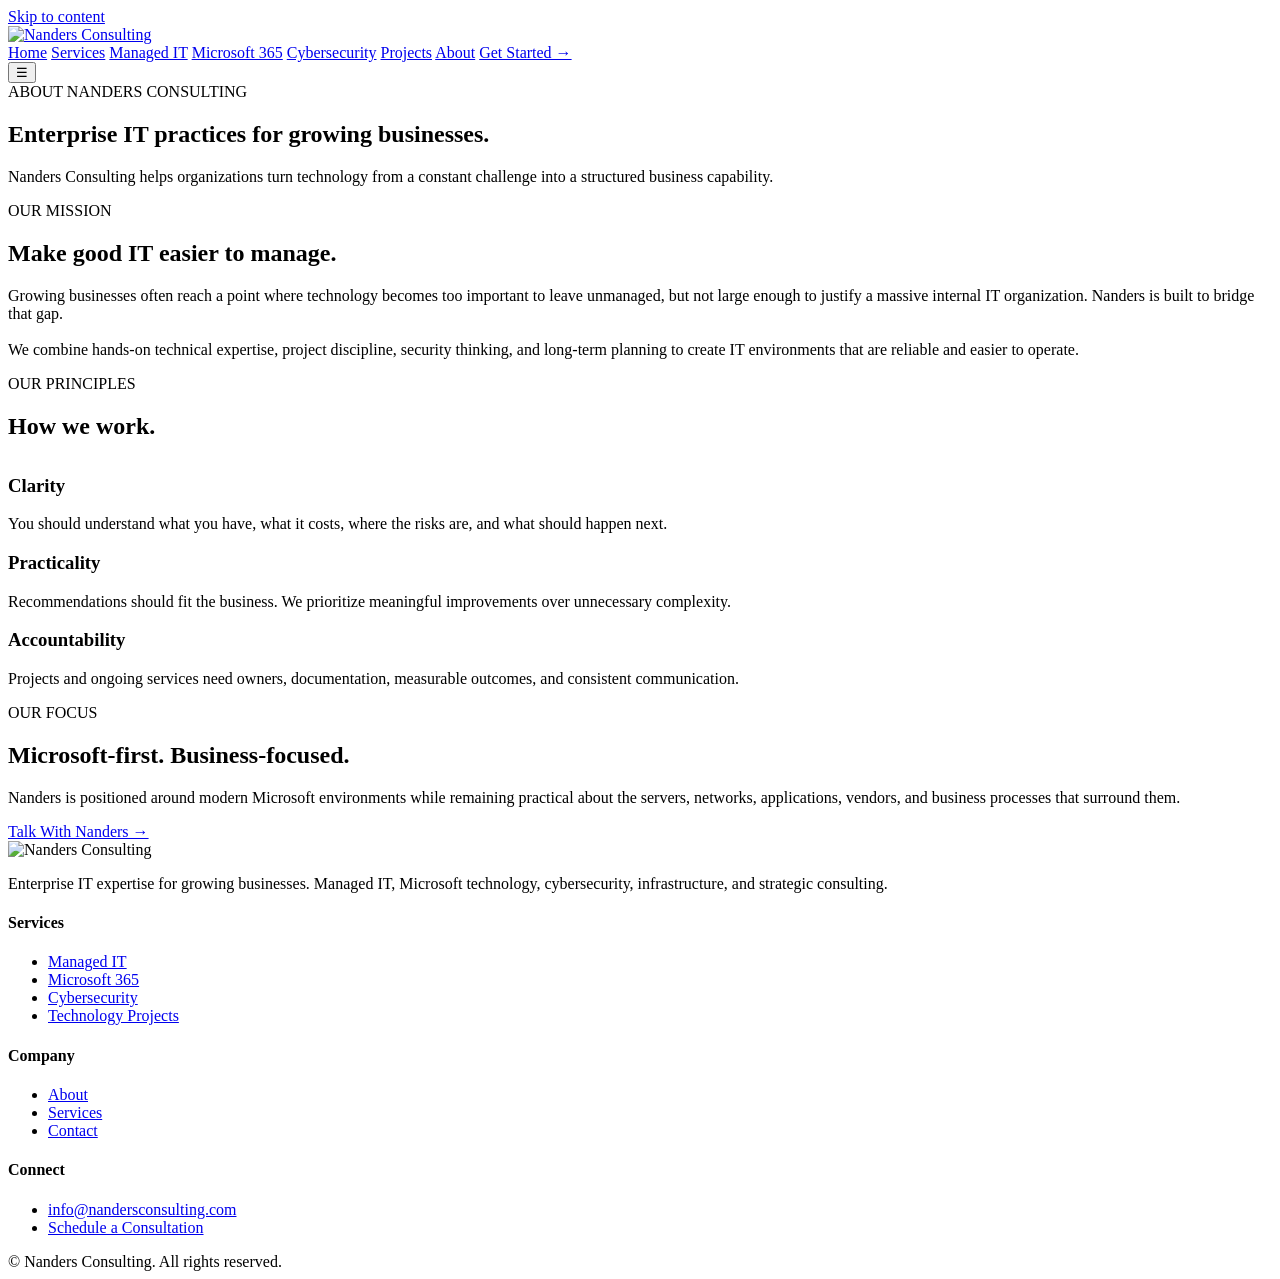
==== about.html @ 07d4dd04 "Add files via upload" ====
<!doctype html>
<html lang="en">
<head>
<meta charset="utf-8">
<meta name="viewport" content="width=device-width,initial-scale=1">
<title>About Nanders Consulting | Nanders Consulting</title>
<meta name="description" content="Nanders Consulting provides IT consulting, managed services, Microsoft 365, cybersecurity, infrastructure, and technology projects for growing businesses.">
<link rel="icon" href="assets/favicon.svg" type="image/svg+xml">
<link rel="stylesheet" href="css/styles.css">
</head>
<body>
<a class="skip" href="#main">Skip to content</a>
<header class="site-header">
  <div class="container nav">
    <a class="logo" href="index.html"><img src="assets/logo.svg" alt="Nanders Consulting"></a>
    <nav class="nav-links">
      <a href="index.html">Home</a>
      <a href="services.html">Services</a>
      <a href="managed-it.html">Managed IT</a>
      <a href="microsoft-365.html">Microsoft 365</a>
      <a href="cybersecurity.html">Cybersecurity</a>
      <a href="projects.html">Projects</a>
      <a href="about.html">About</a>
      <a class="nav-cta" href="contact.html">Get Started →</a>
    </nav>
    <button class="menu" aria-label="Open navigation">☰</button>
  </div>
</header>

<main id="main">

<section class="page-hero"><div class="container"><div class="label">ABOUT NANDERS CONSULTING</div><h1>Enterprise IT practices for growing businesses.</h1><p>Nanders Consulting helps organizations turn technology from a constant challenge into a structured business capability.</p></div></section>
<section class="section"><div class="container"><div class="grid-2"><div><div class="label">OUR MISSION</div><h2>Make good IT easier to manage.</h2><p class="muted">Growing businesses often reach a point where technology becomes too important to leave unmanaged, but not large enough to justify a massive internal IT organization. Nanders is built to bridge that gap.</p><p class="muted" style="margin-top:18px">We combine hands-on technical expertise, project discipline, security thinking, and long-term planning to create IT environments that are reliable and easier to operate.</p></div><div class="visual"></div></div></div></section>
<section class="section band"><div class="container"><div class="label">OUR PRINCIPLES</div><h2>How we work.</h2><div class="grid-3" style="margin-top:35px"><article class="card"><h3>Clarity</h3><p class="muted">You should understand what you have, what it costs, where the risks are, and what should happen next.</p></article><article class="card"><h3>Practicality</h3><p class="muted">Recommendations should fit the business. We prioritize meaningful improvements over unnecessary complexity.</p></article><article class="card"><h3>Accountability</h3><p class="muted">Projects and ongoing services need owners, documentation, measurable outcomes, and consistent communication.</p></article></div></div></section>
<section class="section"><div class="container"><div class="section-head"><div class="label">OUR FOCUS</div><h2>Microsoft-first. Business-focused.</h2><p class="muted">Nanders is positioned around modern Microsoft environments while remaining practical about the servers, networks, applications, vendors, and business processes that surround them.</p></div><a class="btn btn-primary" href="contact.html">Talk With Nanders →</a></div></section>

</main>
<footer class="footer">
  <div class="container">
    <div class="footer-grid">
      <div>
        <img class="footer-logo" src="assets/logo.svg" alt="Nanders Consulting">
        <p>Enterprise IT expertise for growing businesses. Managed IT, Microsoft technology, cybersecurity, infrastructure, and strategic consulting.</p>
      </div>
      <div><h4>Services</h4><ul>
        <li><a href="managed-it.html">Managed IT</a></li>
        <li><a href="microsoft-365.html">Microsoft 365</a></li>
        <li><a href="cybersecurity.html">Cybersecurity</a></li>
        <li><a href="projects.html">Technology Projects</a></li>
      </ul></div>
      <div><h4>Company</h4><ul>
        <li><a href="about.html">About</a></li>
        <li><a href="services.html">Services</a></li>
        <li><a href="contact.html">Contact</a></li>
      </ul></div>
      <div><h4>Connect</h4><ul>
        <li><a href="mailto:info@nandersconsulting.com">info@nandersconsulting.com</a></li>
        <li><a href="contact.html">Schedule a Consultation</a></li>
      </ul></div>
    </div>
    <div class="copyright">© <span data-year></span> Nanders Consulting. All rights reserved.</div>
  </div>
</footer>
<script src="js/main.js"></script>

</body>
</html>
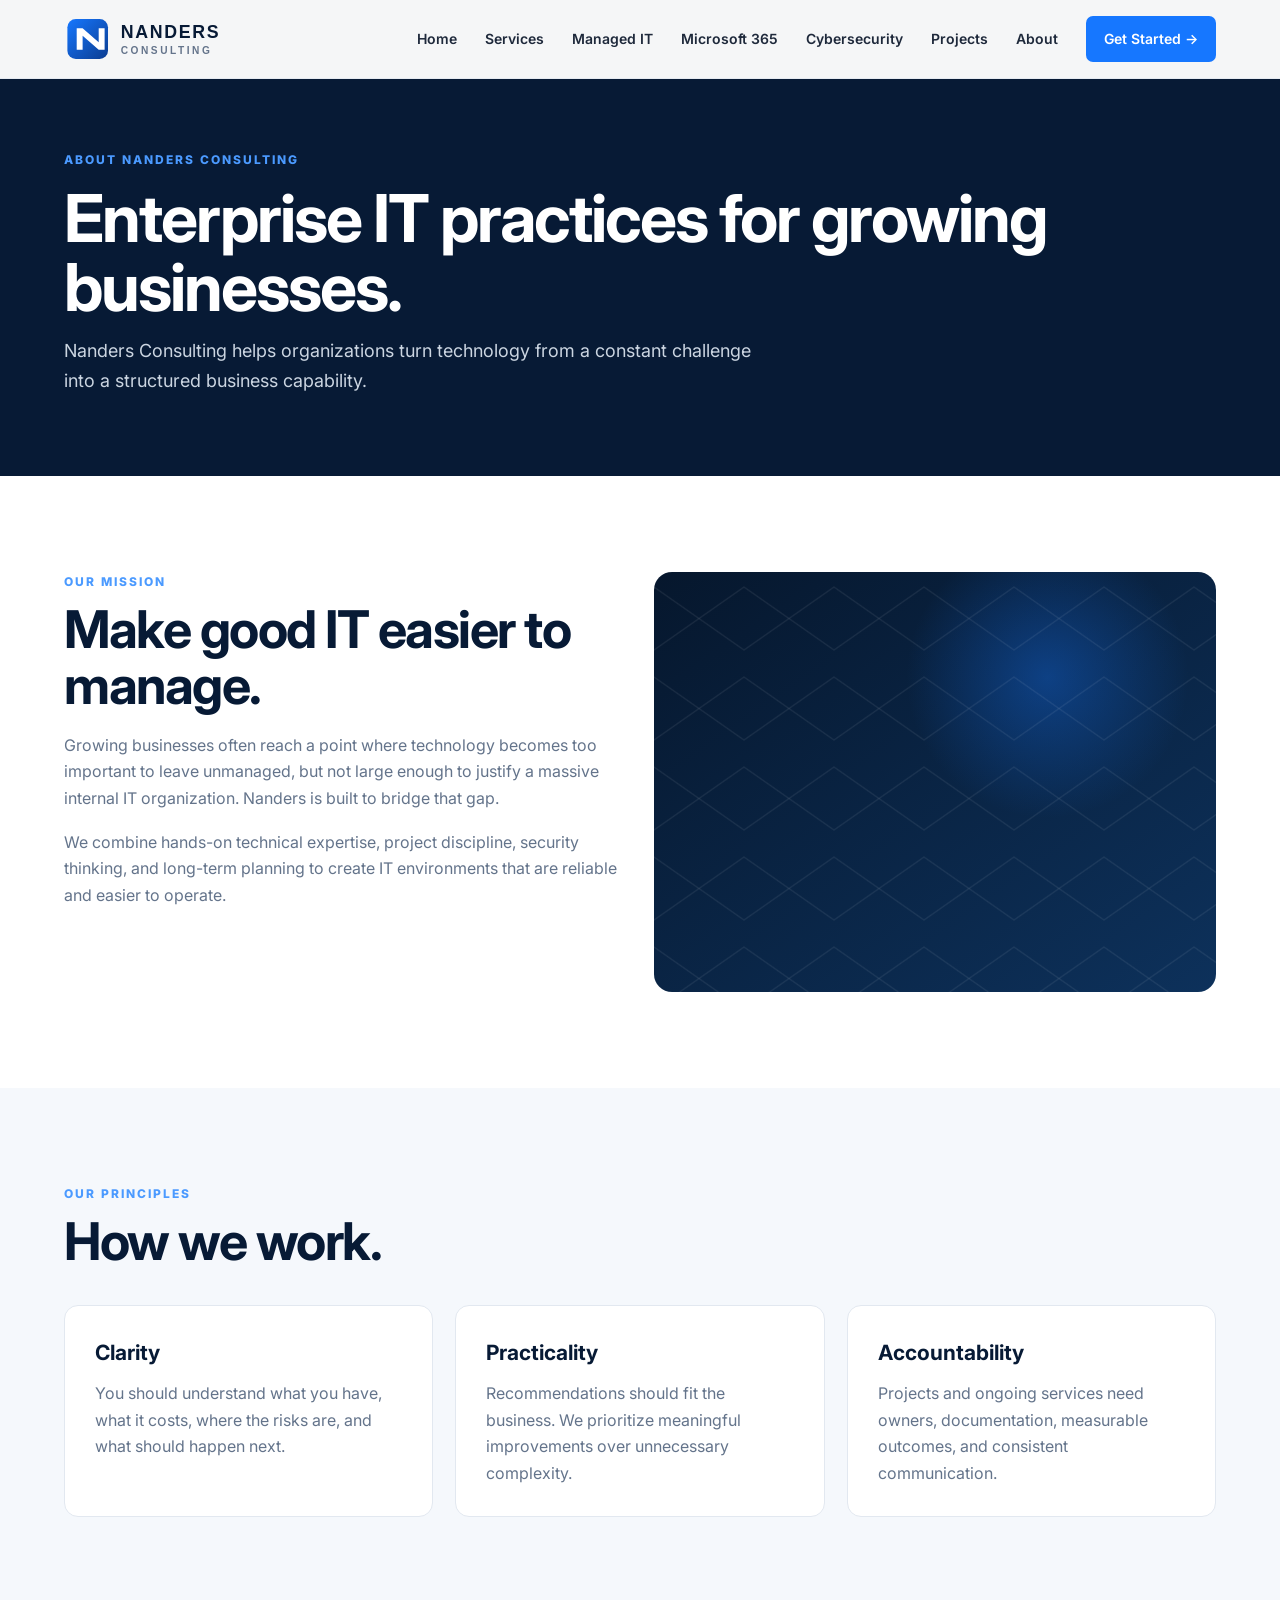
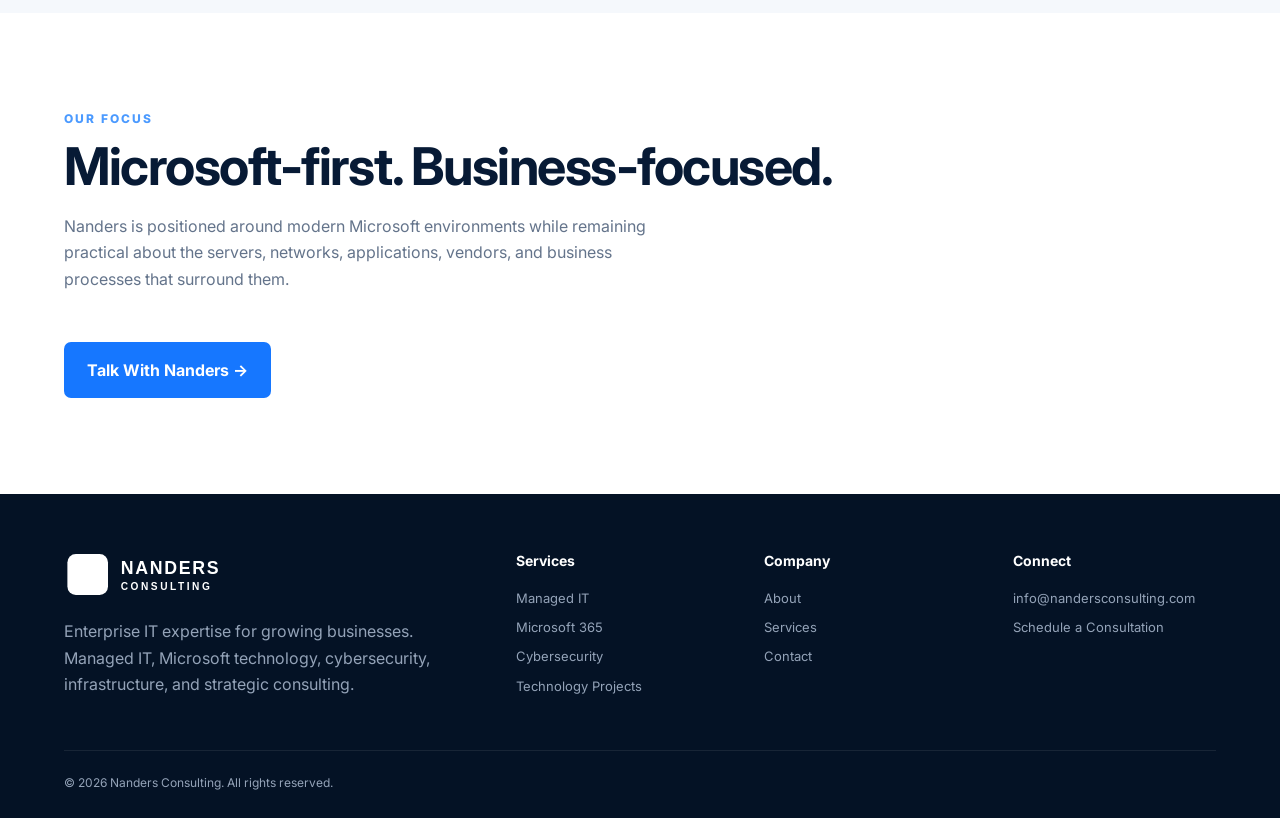
==== commit 51793347: "Update file paths for favicon and stylesheets" ====
--- a/about.html
+++ b/about.html
@@ -5,14 +5,14 @@
 <meta name="viewport" content="width=device-width,initial-scale=1">
 <title>About Nanders Consulting | Nanders Consulting</title>
 <meta name="description" content="Nanders Consulting provides IT consulting, managed services, Microsoft 365, cybersecurity, infrastructure, and technology projects for growing businesses.">
-<link rel="icon" href="assets/favicon.svg" type="image/svg+xml">
-<link rel="stylesheet" href="css/styles.css">
+<link rel="icon" href="favicon.svg" type="image/svg+xml">
+<link rel="stylesheet" href="styles.css">
 </head>
 <body>
 <a class="skip" href="#main">Skip to content</a>
 <header class="site-header">
   <div class="container nav">
-    <a class="logo" href="index.html"><img src="assets/logo.svg" alt="Nanders Consulting"></a>
+    <a class="logo" href="index.html"><img src="logo.svg" alt="Nanders Consulting"></a>
     <nav class="nav-links">
       <a href="index.html">Home</a>
       <a href="services.html">Services</a>
@@ -39,7 +39,7 @@
   <div class="container">
     <div class="footer-grid">
       <div>
-        <img class="footer-logo" src="assets/logo.svg" alt="Nanders Consulting">
+        <img class="footer-logo" src="logo.svg" alt="Nanders Consulting">
         <p>Enterprise IT expertise for growing businesses. Managed IT, Microsoft technology, cybersecurity, infrastructure, and strategic consulting.</p>
       </div>
       <div><h4>Services</h4><ul>
@@ -61,7 +61,7 @@
     <div class="copyright">© <span data-year></span> Nanders Consulting. All rights reserved.</div>
   </div>
 </footer>
-<script src="js/main.js"></script>
+<script src="main.js"></script>
 
 </body>
-</html>+</html>
--- a/styles.css
+++ b/styles.css
@@ -0,0 +1,66 @@
+@import url('https://fonts.googleapis.com/css2?family=Inter:wght@400;500;600;700;800&display=swap');
+
+:root{
+  --navy:#071a35;--navy2:#0d2749;--blue:#1677ff;--blue2:#4b9aff;
+  --white:#fff;--off:#f5f8fc;--text:#1e293b;--muted:#64748b;--border:#e2e8f0;
+  --shadow:0 18px 50px rgba(7,26,53,.08);--radius:14px;
+}
+*{box-sizing:border-box;margin:0;padding:0}
+html{scroll-behavior:smooth}
+body{font-family:Inter,system-ui,sans-serif;color:var(--text);line-height:1.65;background:#fff}
+a{text-decoration:none;color:inherit}
+img{max-width:100%;display:block}
+.container{width:min(1180px,90%);margin:auto}
+.section{padding:96px 0}
+.skip{position:absolute;left:-9999px}.skip:focus{left:15px;top:15px;background:#fff;padding:10px;z-index:9999}
+.site-header{position:fixed;inset:0 0 auto;z-index:1000;background:rgba(255,255,255,.96);backdrop-filter:blur(12px);border-bottom:1px solid rgba(226,232,240,.8)}
+.nav{height:78px;display:flex;align-items:center;justify-content:space-between}
+.logo img{width:220px;height:auto}
+.nav-links{display:flex;align-items:center;gap:28px;font-size:14px;font-weight:600}
+.nav-links a{transition:.2s}.nav-links a:hover,.nav-links a.active{color:var(--blue)}
+.nav-cta{background:var(--blue);color:#fff!important;padding:11px 18px;border-radius:7px}
+.menu{display:none;border:0;background:none;font-size:26px;cursor:pointer}
+.hero{padding:180px 0 105px;min-height:720px;color:#fff;background:
+radial-gradient(circle at 78% 20%,rgba(22,119,255,.30),transparent 32%),
+linear-gradient(120deg,#06172d,#0a2342 55%,#06172d);position:relative;overflow:hidden}
+.hero:after{content:"";position:absolute;inset:0;opacity:.12;background-image:linear-gradient(rgba(255,255,255,.15) 1px,transparent 1px),linear-gradient(90deg,rgba(255,255,255,.15) 1px,transparent 1px);background-size:64px 64px}
+.hero>*{position:relative;z-index:2}
+.eyebrow,.label{color:var(--blue2);font-size:12px;font-weight:800;letter-spacing:2px}
+.hero h1{font-size:clamp(46px,7vw,78px);line-height:1.02;letter-spacing:-3px;max-width:900px;margin:18px 0 25px}
+.hero h1 span{color:var(--blue2)}
+.hero p{max-width:760px;color:#cbd5e1;font-size:18px;margin-bottom:34px}
+.actions{display:flex;gap:14px;flex-wrap:wrap}.btn{display:inline-flex;align-items:center;justify-content:center;padding:14px 22px;border-radius:7px;font-weight:700;transition:.2s;border:1px solid transparent}
+.btn-primary{background:var(--blue);color:#fff}.btn-primary:hover{transform:translateY(-2px);background:#0d68e6}
+.btn-light{background:#fff;color:var(--navy)}.btn-light:hover{transform:translateY(-2px)}
+.btn-outline{border-color:rgba(255,255,255,.3);color:#fff}.btn-outline:hover{background:rgba(255,255,255,.08)}
+.service-strip{background:#081d37;color:#dbeafe}.strip-grid{display:grid;grid-template-columns:repeat(5,1fr)}
+.strip-grid div{padding:24px 15px;text-align:center;font-size:13px;font-weight:700;border-right:1px solid rgba(255,255,255,.08)}
+.page-hero{padding:150px 0 80px;background:var(--navy);color:#fff}.page-hero h1{font-size:clamp(42px,6vw,66px);line-height:1.05;letter-spacing:-2px;margin:14px 0}.page-hero p{max-width:720px;color:#cbd5e1;font-size:18px}
+.section-head{margin-bottom:50px}.section-head.split{display:flex;align-items:end;justify-content:space-between;gap:40px}.section-head .muted{max-width:610px}
+h2{font-size:clamp(34px,5vw,52px);line-height:1.08;letter-spacing:-1.5px;color:var(--navy);margin:10px 0 18px}
+h3{color:var(--navy);font-size:21px;margin-bottom:10px}.muted{color:var(--muted)}
+.grid-3{display:grid;grid-template-columns:repeat(3,1fr);gap:22px}.grid-2{display:grid;grid-template-columns:repeat(2,1fr);gap:28px}
+.card{border:1px solid var(--border);border-radius:var(--radius);padding:30px;background:#fff;transition:.25s}.card:hover{transform:translateY(-4px);box-shadow:var(--shadow);border-color:#bdd7ff}
+.icon{width:48px;height:48px;border-radius:10px;background:#eaf3ff;color:var(--blue);display:grid;place-items:center;font-weight:800;font-size:20px;margin-bottom:22px}
+.card ul{list-style:none;margin-top:16px}.card li{font-size:13px;margin:8px 0;color:#475569}.card li:before{content:"✓";color:var(--blue);font-weight:800;margin-right:8px}
+.band{background:var(--off)}.dark{background:var(--navy);color:#fff}.dark h2,.dark h3{color:#fff}.dark .muted{color:#b7c6d8}
+.approach{display:grid;grid-template-columns:repeat(4,1fr);gap:18px;margin-top:45px}.step{border:1px solid rgba(255,255,255,.12);padding:28px;border-radius:10px;background:rgba(255,255,255,.03)}.step b{color:#69a8ff;font-size:12px;letter-spacing:1.5px}.step p{color:#b7c6d8;font-size:14px;margin-top:10px}
+.checklist{display:grid;gap:18px;margin-top:28px}.check{display:flex;gap:14px}.check span{width:30px;height:30px;border-radius:50%;background:#dcecff;color:var(--blue);display:grid;place-items:center;font-weight:800;flex:none}
+.visual{border-radius:18px;min-height:420px;background:radial-gradient(circle at 70% 25%,rgba(22,119,255,.35),transparent 28%),linear-gradient(145deg,#06172d,#0d315b);position:relative;overflow:hidden}
+.visual:after{content:"";position:absolute;inset:0;background-image:linear-gradient(35deg,transparent 48%,rgba(255,255,255,.08) 49%,transparent 50%),linear-gradient(-35deg,transparent 48%,rgba(255,255,255,.08) 49%,transparent 50%);background-size:90px 90px}
+.tech-grid{display:grid;grid-template-columns:repeat(6,1fr);gap:15px;margin-top:42px}.tech{border:1px solid var(--border);padding:22px 10px;border-radius:9px;text-align:center;font-weight:700;font-size:13px;color:#334155}
+.cta{background:var(--blue);color:#fff;padding:75px 0}.cta-inner{display:flex;justify-content:space-between;align-items:center;gap:35px}.cta h2{color:#fff;margin:0 0 10px}.cta p{color:#dcecff;max-width:650px}
+.contact-grid{display:grid;grid-template-columns:1fr 1fr;gap:70px}.form{background:#fff;border:1px solid var(--border);border-radius:var(--radius);padding:32px;box-shadow:var(--shadow)}.field{margin-bottom:17px}.field label{display:block;font-size:13px;font-weight:700;margin-bottom:6px}.field input,.field textarea,.field select{width:100%;padding:13px;border:1px solid var(--border);border-radius:7px;font:inherit;outline:none}.field input:focus,.field textarea:focus,.field select:focus{border-color:var(--blue)}.field textarea{min-height:140px;resize:vertical}
+.footer{background:#041225;color:#94a3b8;padding:55px 0 25px}.footer-grid{display:grid;grid-template-columns:2fr 1fr 1fr 1fr;gap:45px;margin-bottom:45px}.footer-logo{width:220px;margin-bottom:18px;filter:brightness(0) invert(1)}.footer h4{color:#fff;font-size:14px;margin-bottom:15px}.footer ul{list-style:none}.footer li{margin:8px 0;font-size:13px}.footer a:hover{color:#fff}.copyright{border-top:1px solid rgba(255,255,255,.08);padding-top:22px;font-size:12px}
+.notice{padding:13px 16px;background:#fff8e8;border:1px solid #f5d58a;border-radius:8px;color:#765d16;font-size:13px;margin-top:18px}
+@media(max-width:900px){
+ .nav-links{display:none;position:absolute;top:78px;left:0;width:100%;background:#fff;flex-direction:column;padding:22px;gap:18px;border-bottom:1px solid var(--border)}
+ .nav-links.open{display:flex}.menu{display:block}.strip-grid{grid-template-columns:repeat(2,1fr)}.strip-grid div{border-bottom:1px solid rgba(255,255,255,.08)}
+ .grid-3{grid-template-columns:repeat(2,1fr)}.approach{grid-template-columns:repeat(2,1fr)}.tech-grid{grid-template-columns:repeat(3,1fr)}
+ .contact-grid{grid-template-columns:1fr}.footer-grid{grid-template-columns:repeat(2,1fr)}.cta-inner{flex-direction:column;align-items:flex-start}
+}
+@media(max-width:600px){
+ .section{padding:70px 0}.hero{padding:145px 0 80px;min-height:650px}.hero h1{font-size:48px}.hero p{font-size:16px}
+ .strip-grid,.grid-3,.grid-2,.approach,.tech-grid,.footer-grid{grid-template-columns:1fr}.section-head.split{display:block}.visual{min-height:300px}
+ .logo img{width:190px}.page-hero{padding:135px 0 65px}
+}
